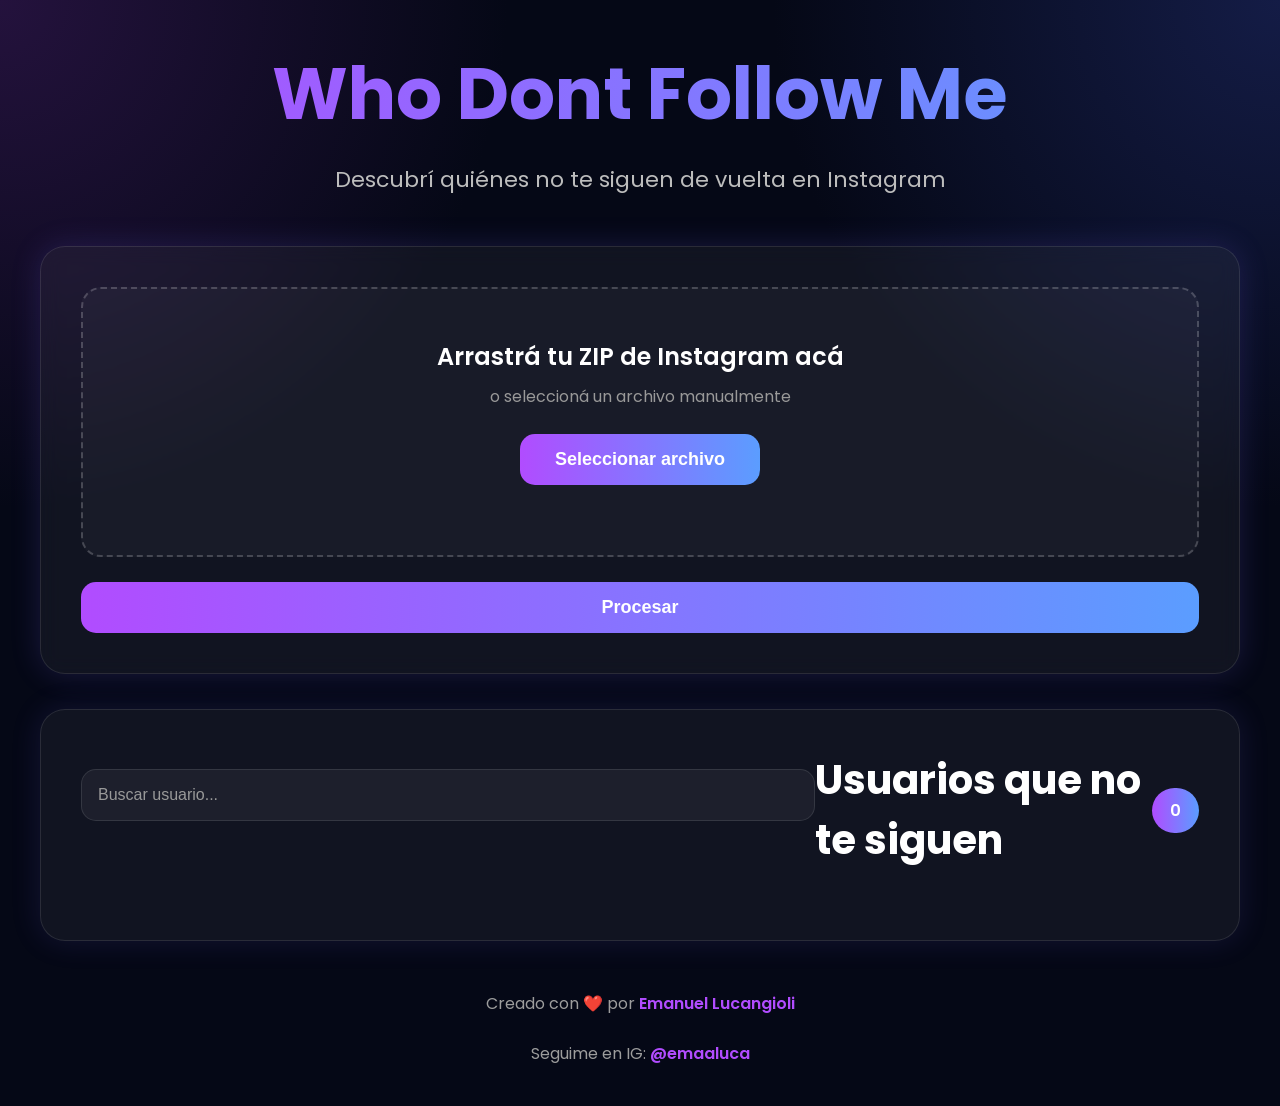
==== src/main/resources/static/index.html @ c761082a "Restore project" ====
<!DOCTYPE html>
<html lang="es">
<head>
    <meta charset="UTF-8">
    <meta name="viewport" content="width=device-width, initial-scale=1.0">

    <title>Who Dont Follow Me</title>
    <link rel="icon" type="image/png" href="/images/favicon.png">

    <link rel="preconnect" href="https://fonts.googleapis.com">
    <link href="https://fonts.googleapis.com/css2?family=Poppins:wght@300;400;500;600;700&display=swap" rel="stylesheet">

    <style>

        * {
            margin: 0;
            padding: 0;
            box-sizing: border-box;
        }

        body {

            font-family: 'Poppins', sans-serif;

            background:
                    radial-gradient(circle at top left, #24123d, transparent 30%),
                    radial-gradient(circle at top right, #141c46, transparent 30%),
                    #050816;

            color: white;

            min-height: 100vh;

            padding: 40px 20px;
        }

        .container {

            max-width: 1200px;

            margin: auto;
        }

        .title {

            text-align: center;

            margin-bottom: 50px;
        }

        .title h1 {

            font-size: 72px;

            font-weight: 700;

            background: linear-gradient(90deg, #b14cff, #5b9dff);

            -webkit-background-clip: text;

            -webkit-text-fill-color: transparent;
        }

        .title p {

            margin-top: 15px;

            color: #bdbdbd;

            font-size: 22px;
        }

        .upload-card {

            background: rgba(255,255,255,0.05);

            border: 1px solid rgba(255,255,255,0.1);

            backdrop-filter: blur(10px);

            border-radius: 25px;

            padding: 40px;

            margin-bottom: 35px;

            box-shadow: 0 0 30px rgba(108,92,231,0.2);
        }

        .drop-zone {

        border: 2px dashed rgba(255,255,255,0.2);

        border-radius: 20px;

        padding: 50px 30px;

        text-align: center;

        transition: 0.3s;

        background: rgba(255,255,255,0.03);

        flex: 1;
    }

    .drop-zone.dragover {

        border-color: #b14cff;

        background: rgba(177,76,255,0.08);

        box-shadow: 0 0 25px rgba(177,76,255,0.3);
    }

    .drop-title {

        font-size: 24px;

        font-weight: 600;

        margin-bottom: 10px;
    }

    .drop-subtitle {

        color: #999;

        margin-bottom: 25px;
    }

    .process-btn {

        margin-top: 25px;

        width: 100%;
    }

    #selected-file {

        margin-top: 20px;

        color: #b14cff;

        font-weight: 500;
    }

        .upload-row {

            display: flex;

            gap: 20px;

            align-items: center;

            flex-wrap: wrap;
        }

        input[type="file"] {

            flex: 1;

            color: white;

            background: rgba(255,255,255,0.05);

            border: 1px solid rgba(255,255,255,0.1);

            padding: 15px;

            border-radius: 15px;
        }

        button {

            background: linear-gradient(90deg, #b14cff, #5b9dff);

            border: none;

            color: white;

            padding: 15px 35px;

            border-radius: 15px;

            font-size: 18px;

            font-weight: 600;

            cursor: pointer;

            transition: 0.3s;
        }

        button:hover {

            transform: scale(1.05);

            box-shadow: 0 0 25px rgba(177,76,255,0.5);
        }

        .search-input {

            width: 100%;

            padding: 16px;

            margin-bottom: 30px;

            border-radius: 15px;

            border: 1px solid rgba(255,255,255,0.1);

            background: rgba(255,255,255,0.05);

            color: white;

            font-size: 16px;

            outline: none;
        }

        .search-input::placeholder {

            color: #999;
        }

        .results-card {

            background: rgba(255,255,255,0.05);

            border: 1px solid rgba(255,255,255,0.1);

            border-radius: 25px;

            padding: 40px;

            box-shadow: 0 0 30px rgba(108,92,231,0.15);
        }

        .results-header {

            display: flex;

            justify-content: space-between;

            align-items: center;

            margin-bottom: 30px;
        }

        .results-header h2 {

            font-size: 40px;
        }

        .badge {

            background: linear-gradient(90deg, #b14cff, #5b9dff);

            padding: 10px 18px;

            border-radius: 999px;

            font-weight: 600;
        }

        ul {

            columns: 3;

            list-style: none;
        }

        li {

            margin-bottom: 14px;

            color: #e0e0e0;

            font-size: 17px;
        }

        li::before {

            content: "•";

            color: #b14cff;

            margin-right: 10px;
        }

        footer {

            text-align: center;

            margin-top: 50px;

            color: #9d9d9d;

            font-size: 16px;
        }

        footer span {

            color: #b14cff;

            font-weight: 600;
        }

        .instagram-link {

        color: #b14cff;

        text-decoration: none;

        font-weight: 600;

        transition: 0.3s;
    }

    .instagram-link:hover {

        color: #5b9dff;

        text-shadow: 0 0 10px rgba(177,76,255,0.5);
    }

        @media(max-width: 900px) {

            .title h1 {
                font-size: 48px;
            }

            ul {
                columns: 2;
            }
        }

        @media(max-width: 600px) {

            .title h1 {
                font-size: 38px;
            }

            .title p {
                font-size: 18px;
            }

            ul {
                columns: 1;
            }

            .results-header {
                flex-direction: column;
                gap: 15px;
            }
        }

    </style>
</head>

<body>

<div class="container">

    <div class="title">

        <h1>Who Dont Follow Me</h1>

        <p>
            Descubrí quiénes no te siguen de vuelta en Instagram
        </p>

    </div>

    <div class="upload-card">

        <div
                id="drop-zone"
                class="drop-zone"
        >

            <p class="drop-title">
                Arrastrá tu ZIP de Instagram acá
            </p>

            <p class="drop-subtitle">
                o seleccioná un archivo manualmente
            </p>

            <input
                    type="file"
                    id="zipFile"
                    hidden
            >

            <button onclick="document.getElementById('zipFile').click()">
                Seleccionar archivo
            </button>

            <p id="selected-file"></p>

        </div>

        <button
                onclick="uploadZip()"
                class="process-btn"
        >
            Procesar
        </button>

    </div>

    <div class="results-card">

        <div class="results-header">

            <input
                    type="text"
                    id="searchInput"
                    placeholder="Buscar usuario..."
                    onkeyup="filtrarUsuarios()"
                    class="search-input"
            />

            <h2>
                Usuarios que no te siguen
            </h2>

            <div class="badge" id="total">
                0
            </div>

        </div>

        <ul id="resultados"></ul>

    </div>

    <footer>

        Creado con ❤️ por <span>Emanuel Lucangioli</span>
        <br><br>

        Seguime en IG:
        <a
                href="https://instagram.com/emaaluca"
                target="_blank"
                class="instagram-link"
        >
            @emaaluca
        </a>

    </footer>

</div>

<script>

    const dropZone = document.getElementById('drop-zone');

    const fileInput = document.getElementById('zipFile');

    dropZone.addEventListener('dragover', (e) => {

        e.preventDefault();

        dropZone.classList.add('dragover');
    });

    dropZone.addEventListener('dragleave', () => {

        dropZone.classList.remove('dragover');
    });

    dropZone.addEventListener('drop', (e) => {

        e.preventDefault();

        dropZone.classList.remove('dragover');

        const files = e.dataTransfer.files;

        if (files.length > 0) {

            fileInput.files = files;

            mostrarNombreArchivo(files[0]);
        }
    });

    fileInput.addEventListener('change', () => {

        if (fileInput.files.length > 0) {

            mostrarNombreArchivo(fileInput.files[0]);
        }
    });

    function mostrarNombreArchivo(file) {

        document.getElementById('selected-file')
            .innerText = file.name;
    }

    async function uploadZip() {



        const file = fileInput.files[0];

        if (!file) {

            alert("Seleccioná un ZIP");

            return;
        }

        const formData = new FormData();

        formData.append("file", file);

        const response = await fetch('/upload', {

            method: 'POST',

            body: formData
        });

        const usuarios = await response.json();

        const lista = document.getElementById('resultados');

        lista.innerHTML = "";

        document.getElementById('total').innerText =
            usuarios.length;

        usuarios.forEach(usuario => {

            const li = document.createElement('li');

            const link = document.createElement('a');

            link.href = `https://instagram.com/${usuario}`;

            link.target = "_blank";

            link.innerText = usuario;

            link.style.color = "#e0e0e0";

            link.style.textDecoration = "none";

            link.style.transition = "0.3s";

            link.onmouseover = () => {
                link.style.color = "#b14cff";
            };

            link.onmouseout = () => {
                link.style.color = "#e0e0e0";
            };

            li.appendChild(link);

            lista.appendChild(li);
        });
    }

    function filtrarUsuarios() {

        const texto =
            document.getElementById('searchInput')
                .value
                .toLowerCase();

        const items =
            document.querySelectorAll('#resultados li');

        items.forEach(item => {

            const usuario =
                item.innerText.toLowerCase();

            if (usuario.includes(texto)) {

                item.style.display = '';

            } else {

                item.style.display = 'none';
            }
        });
    }

</script>

</body>
</html>
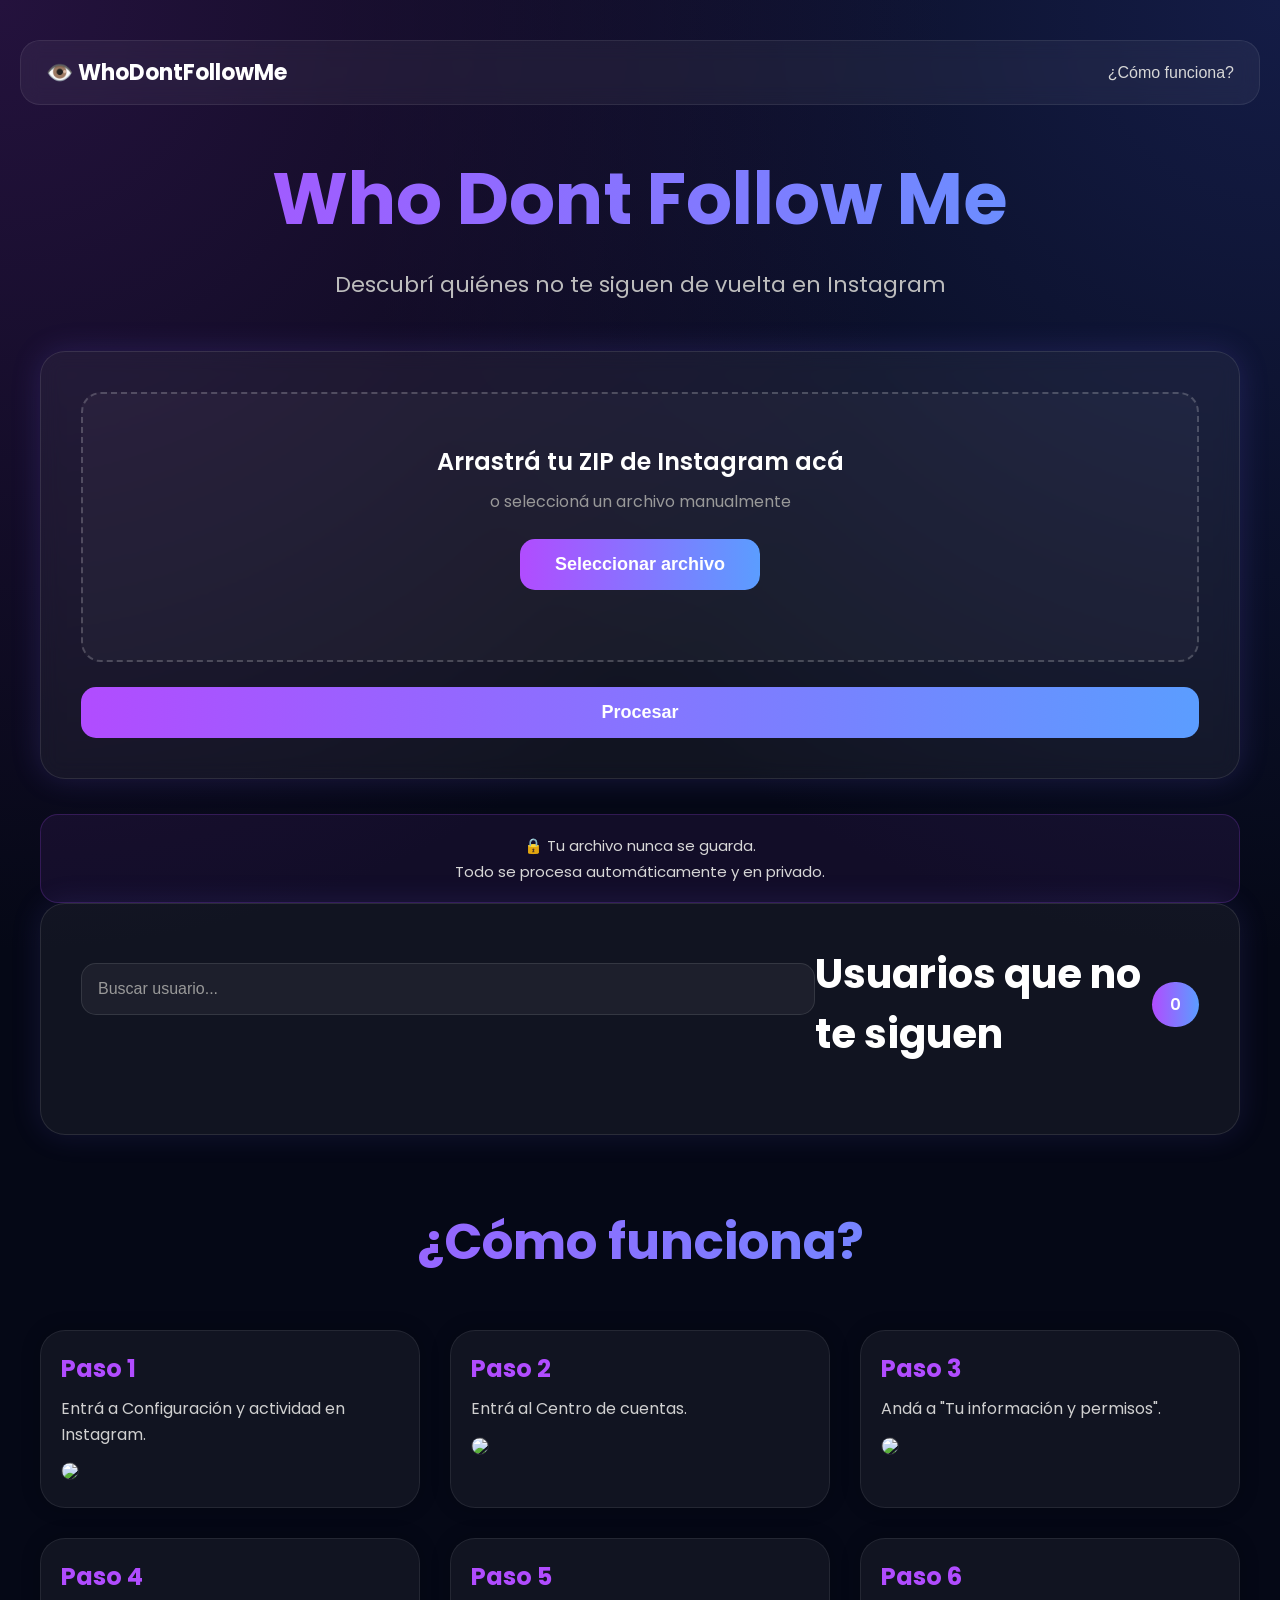
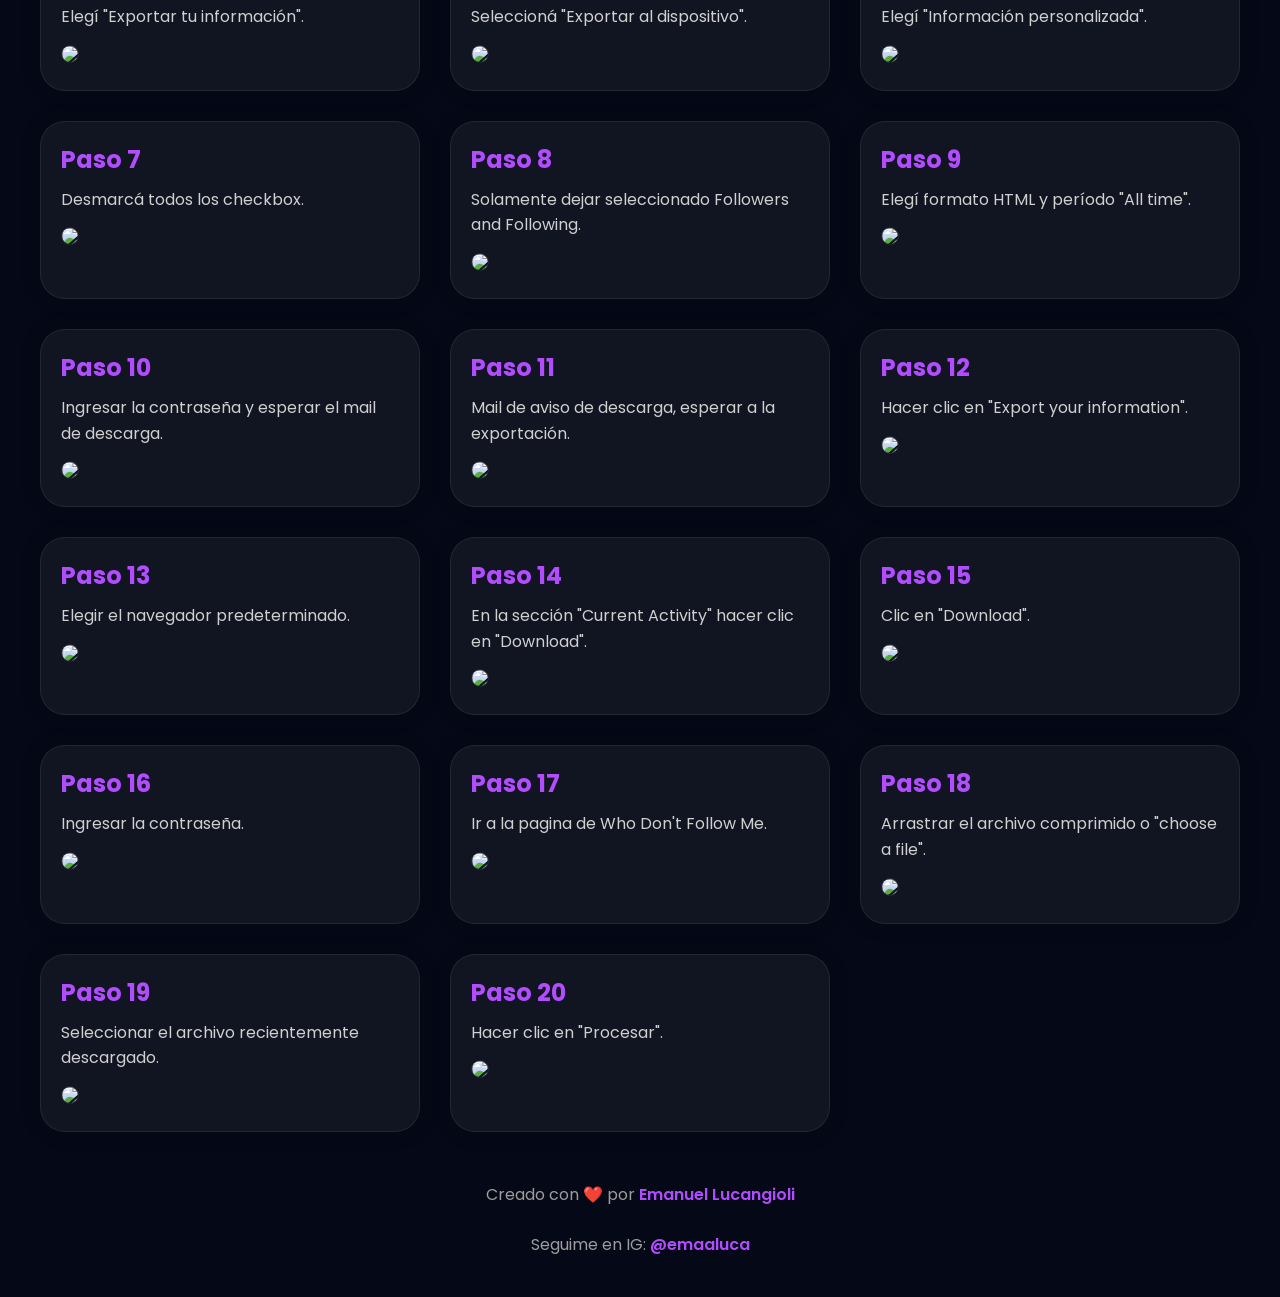
==== commit db94a239: "upload nav how to use WDFMApp" ====
--- a/src/main/resources/static/index.html
+++ b/src/main/resources/static/index.html
@@ -326,6 +326,151 @@
         text-shadow: 0 0 10px rgba(177,76,255,0.5);
     }
 
+    .navbar {
+
+    display: flex;
+
+    justify-content: space-between;
+
+    align-items: center;
+
+    margin-bottom: 40px;
+
+    padding: 15px 25px;
+
+    border-radius: 20px;
+
+    background: rgba(255,255,255,0.05);
+
+    border: 1px solid rgba(255,255,255,0.08);
+
+    backdrop-filter: blur(10px);
+}
+
+.logo-nav {
+
+    font-size: 22px;
+
+    font-weight: 700;
+
+    color: white;
+}
+
+.nav-links a {
+
+    color: #d7d7d7;
+
+    text-decoration: none;
+
+    font-weight: 500;
+
+    transition: 0.3s;
+}
+
+.nav-links a:hover {
+
+    color: #b14cff;
+}
+
+.security-box {
+
+    margin-top: 25px;
+
+    padding: 18px;
+
+    border-radius: 18px;
+
+    background: rgba(177,76,255,0.08);
+
+    border: 1px solid rgba(177,76,255,0.2);
+
+    color: #d7d7d7;
+
+    text-align: center;
+
+    font-size: 15px;
+
+    line-height: 1.7;
+}
+
+.how-section {
+
+    margin-top: 70px;
+}
+
+.how-title {
+
+    text-align: center;
+
+    font-size: 50px;
+
+    margin-bottom: 50px;
+
+    background: linear-gradient(90deg, #b14cff, #5b9dff);
+
+    -webkit-background-clip: text;
+
+    -webkit-text-fill-color: transparent;
+}
+
+.steps-grid {
+
+    display: grid;
+
+    grid-template-columns: repeat(auto-fit, minmax(280px, 1fr));
+
+    gap: 30px;
+}
+
+.step-card {
+
+    background: rgba(255,255,255,0.05);
+
+    border: 1px solid rgba(255,255,255,0.08);
+
+    border-radius: 25px;
+
+    padding: 20px;
+
+    transition: 0.3s;
+
+    box-shadow: 0 0 20px rgba(0,0,0,0.2);
+}
+
+.step-card:hover {
+
+    transform: translateY(-5px);
+
+    box-shadow: 0 0 25px rgba(177,76,255,0.2);
+}
+
+.step-card h3 {
+
+    margin-bottom: 10px;
+
+    color: #b14cff;
+
+    font-size: 24px;
+}
+
+.step-card p {
+
+    color: #d0d0d0;
+
+    margin-bottom: 15px;
+
+    line-height: 1.6;
+}
+
+.step-card img {
+
+    width: 100%;
+
+    border-radius: 18px;
+
+    border: 1px solid rgba(255,255,255,0.08);
+}
+
         @media(max-width: 900px) {
 
             .title h1 {
@@ -361,6 +506,18 @@
 </head>
 
 <body>
+
+<nav class="navbar">
+
+    <div class="logo-nav">
+        👁️ WhoDontFollowMe
+    </div>
+
+    <div class="nav-links">
+        <a href="#como-funciona">¿Cómo funciona?</a>
+    </div>
+
+</nav>
 
 <div class="container">
 
@@ -409,6 +566,14 @@
         >
             Procesar
         </button>
+
+    </div>
+
+    <div class="security-box">
+
+        🔒 Tu archivo nunca se guarda.
+        <br>
+        Todo se procesa automáticamente y en privado.
 
     </div>
 
@@ -437,6 +602,241 @@
         <ul id="resultados"></ul>
 
     </div>
+
+    <section
+            id="como-funciona"
+            class="how-section"
+    >
+
+        <h2 class="how-title">
+            ¿Cómo funciona?
+        </h2>
+
+        <div class="steps-grid">
+
+            <div class="step-card">
+
+                <h3>Paso 1</h3>
+
+                <p>
+                    Entrá a Configuración y actividad en Instagram.
+                </p>
+
+                <img src="/images/tutorial/paso1.jpeg">
+            </div>
+
+            <div class="step-card">
+
+                <h3>Paso 2</h3>
+
+                <p>
+                    Entrá al Centro de cuentas.
+                </p>
+
+                <img src="/images/tutorial/paso2.jpeg">
+            </div>
+
+            <div class="step-card">
+
+                <h3>Paso 3</h3>
+
+                <p>
+                    Andá a "Tu información y permisos".
+                </p>
+
+                <img src="/images/tutorial/paso3.jpeg">
+            </div>
+
+            <div class="step-card">
+
+                <h3>Paso 4</h3>
+
+                <p>
+                    Elegí "Exportar tu información".
+                </p>
+
+                <img src="/images/tutorial/paso4.jpeg">
+            </div>
+
+            <div class="step-card">
+
+                <h3>Paso 5</h3>
+
+                <p>
+                    Seleccioná "Exportar al dispositivo".
+                </p>
+
+                <img src="/images/tutorial/paso5.jpeg">
+            </div>
+
+            <div class="step-card">
+
+                <h3>Paso 6</h3>
+
+                <p>
+                    Elegí "Información personalizada".
+                </p>
+
+                <img src="/images/tutorial/paso6.jpeg">
+            </div>
+
+            <div class="step-card">
+
+                <h3>Paso 7</h3>
+
+                <p>
+                    Desmarcá todos los checkbox.
+                </p>
+
+                <img src="/images/tutorial/paso7.jpeg">
+            </div>
+
+            <div class="step-card">
+
+                <h3>Paso 8</h3>
+
+                <p>
+                    Solamente dejar seleccionado Followers and Following.
+                </p>
+
+                <img src="/images/tutorial/paso8.jpeg">
+            </div>
+
+            <div class="step-card">
+
+                <h3>Paso 9</h3>
+
+                <p>
+                    Elegí formato HTML y período "All time".
+                </p>
+
+                <img src="/images/tutorial/paso9.jpeg">
+            </div>
+
+            <div class="step-card">
+
+                <h3>Paso 10</h3>
+
+                <p>
+                    Ingresar la contraseña y esperar el mail de descarga.
+                </p>
+
+                <img src="/images/tutorial/paso10.jpeg">
+            </div>
+
+            <div class="step-card">
+
+                <h3>Paso 11</h3>
+
+                <p>
+                    Mail de aviso de descarga, esperar a la exportación.
+                </p>
+
+                <img src="/images/tutorial/paso11.jpeg">
+            </div>
+
+            <div class="step-card">
+
+                <h3>Paso 12</h3>
+
+                <p>
+                    Hacer clic en "Export your information".
+                </p>
+
+                <img src="/images/tutorial/paso12.jpeg">
+            </div>
+
+            <div class="step-card">
+
+                <h3>Paso 13</h3>
+
+                <p>
+                    Elegir el navegador predeterminado.
+                </p>
+
+                <img src="/images/tutorial/paso13.jpeg">
+            </div>
+
+            <div class="step-card">
+
+                <h3>Paso 14</h3>
+
+                <p>
+                    En la sección "Current Activity" hacer clic en "Download".
+                </p>
+
+                <img src="/images/tutorial/paso14.jpeg">
+            </div>
+
+            <div class="step-card">
+
+                <h3>Paso 15</h3>
+
+                <p>
+                    Clic en "Download".
+                </p>
+
+                <img src="/images/tutorial/paso15.jpeg">
+            </div>
+
+            <div class="step-card">
+
+                <h3>Paso 16</h3>
+
+                <p>
+                    Ingresar la contraseña.
+                </p>
+
+                <img src="/images/tutorial/paso16.jpeg">
+            </div>
+
+            <div class="step-card">
+
+                <h3>Paso 17</h3>
+
+                <p>
+                    Ir a la pagina de Who Don't Follow Me.
+                </p>
+
+                <img src="/images/tutorial/paso17.jpeg">
+            </div>
+
+            <div class="step-card">
+
+                <h3>Paso 18</h3>
+
+                <p>
+                    Arrastrar el archivo comprimido o "choose a file".
+                </p>
+
+                <img src="/images/tutorial/paso18.jpeg">
+            </div>
+
+            <div class="step-card">
+
+                <h3>Paso 19</h3>
+
+                <p>
+                    Seleccionar el archivo recientemente descargado.
+                </p>
+
+                <img src="/images/tutorial/paso19.jpeg">
+            </div>
+
+            <div class="step-card">
+
+                <h3>Paso 20</h3>
+
+                <p>
+                    Hacer clic en "Procesar".
+                </p>
+
+                <img src="/images/tutorial/paso20.jpeg">
+            </div>
+
+        </div>
+
+    </section>
 
     <footer>
 
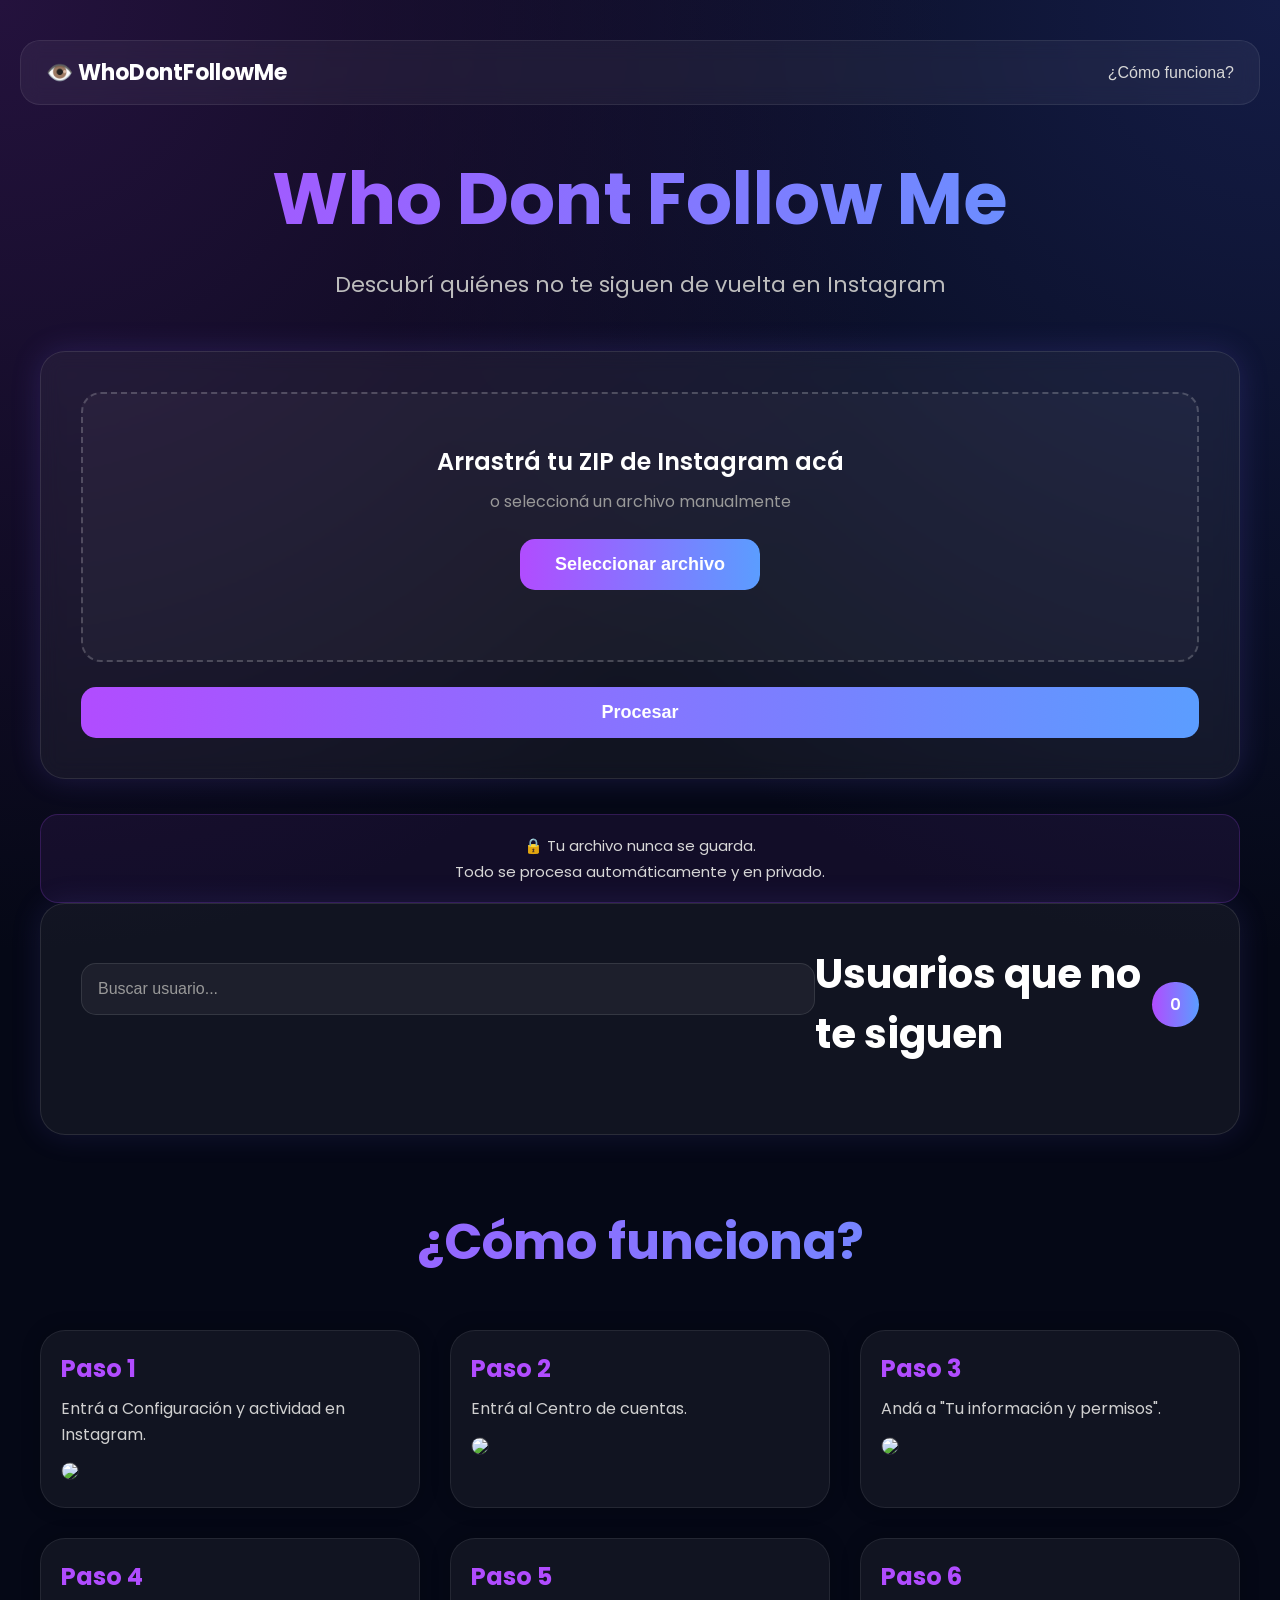
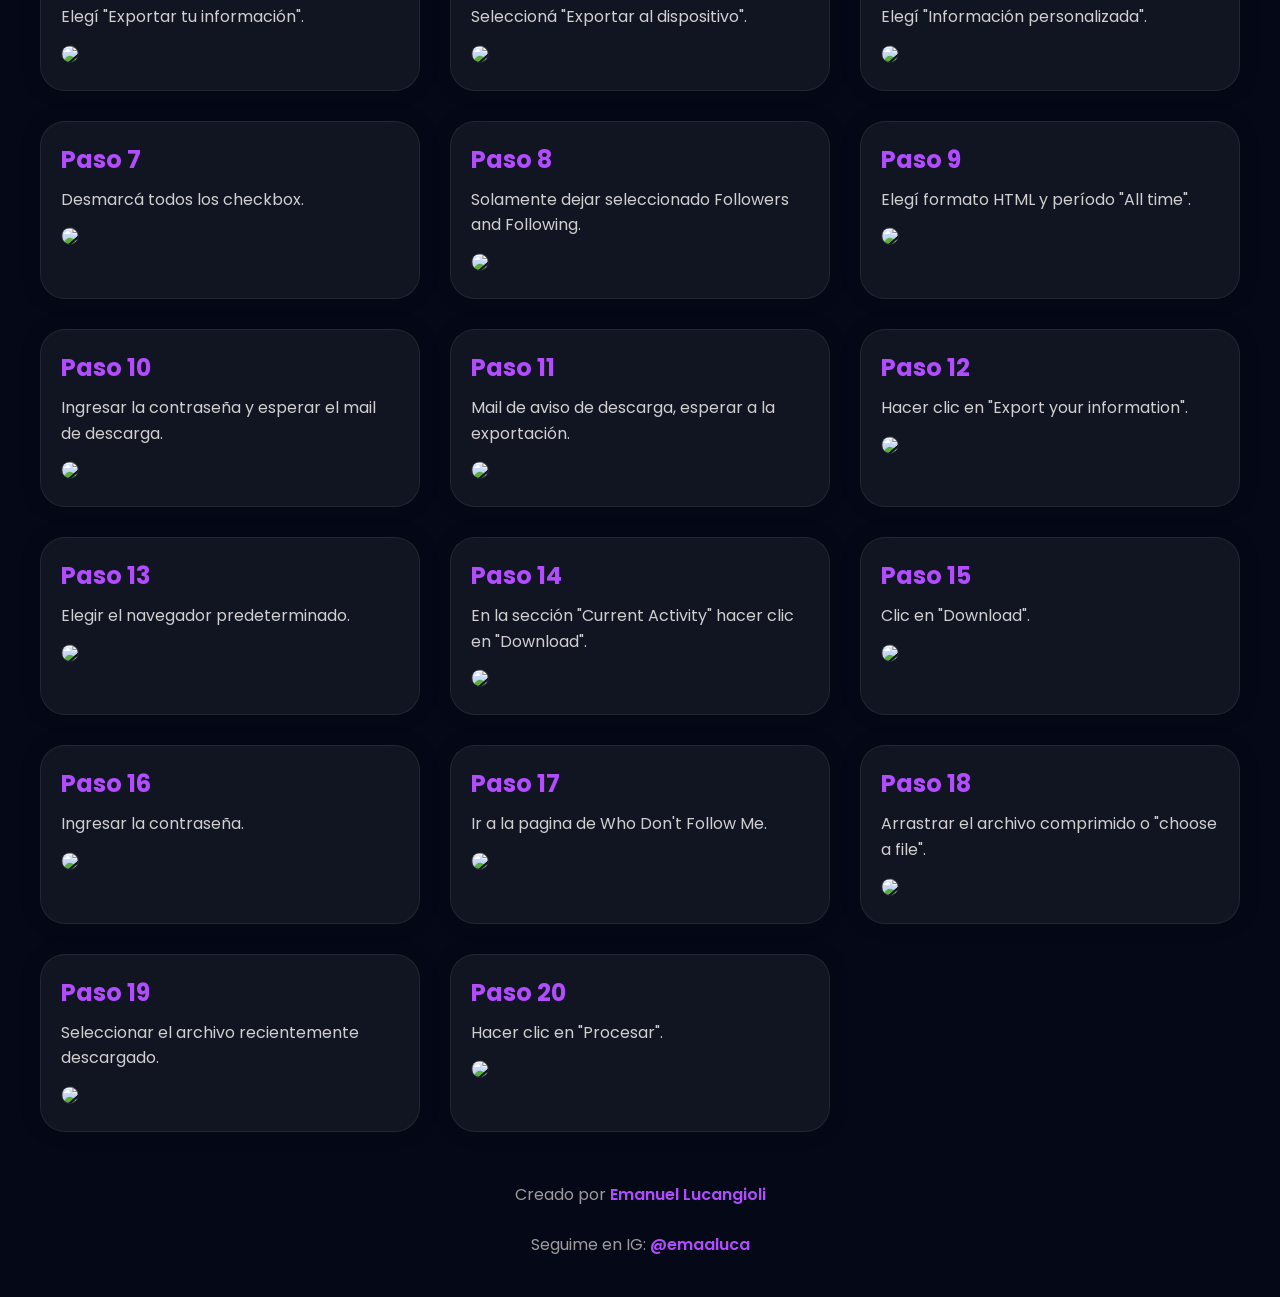
==== commit b32e29ca: "Update index.html delete comment index" ====
--- a/src/main/resources/static/index.html
+++ b/src/main/resources/static/index.html
@@ -840,7 +840,7 @@
 
     <footer>
 
-        Creado con ❤️ por <span>Emanuel Lucangioli</span>
+        Creado por <span>Emanuel Lucangioli</span>
         <br><br>
 
         Seguime en IG:
@@ -998,4 +998,4 @@
 </script>
 
 </body>
-</html>+</html>
